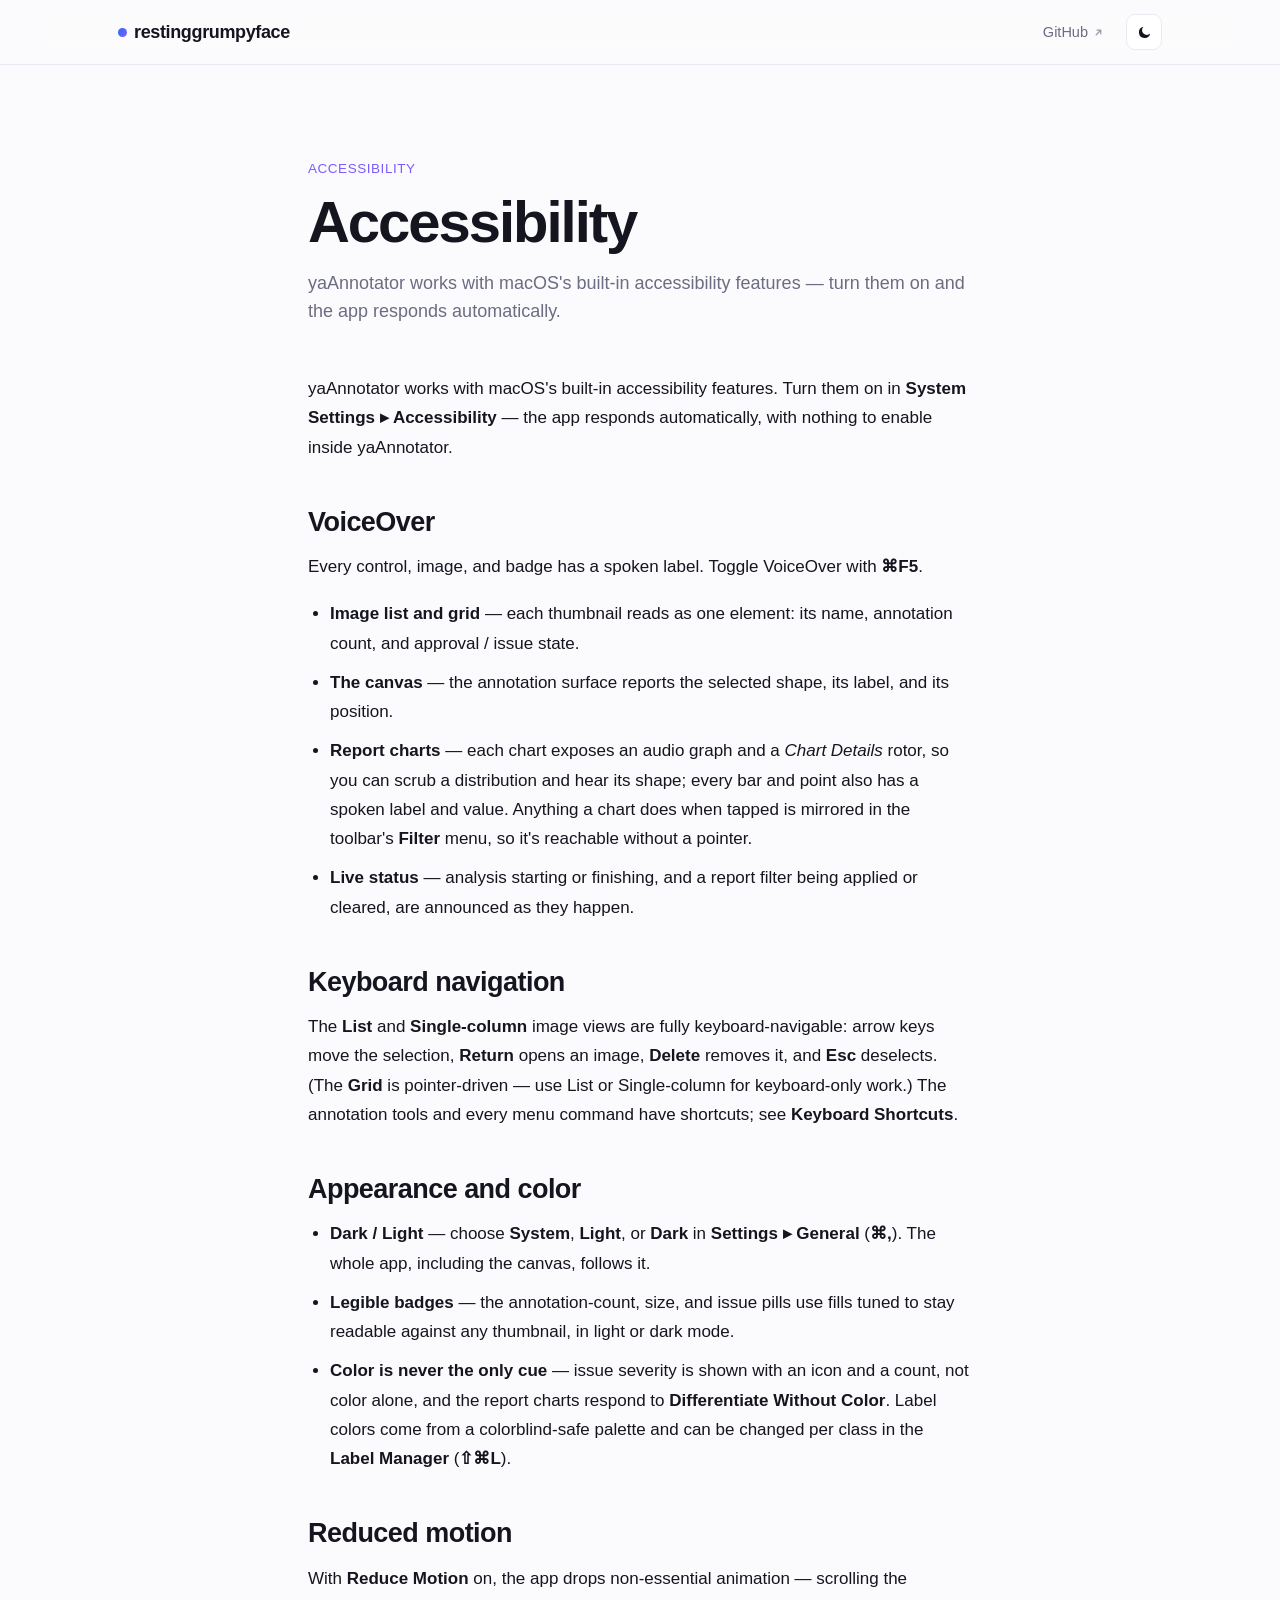
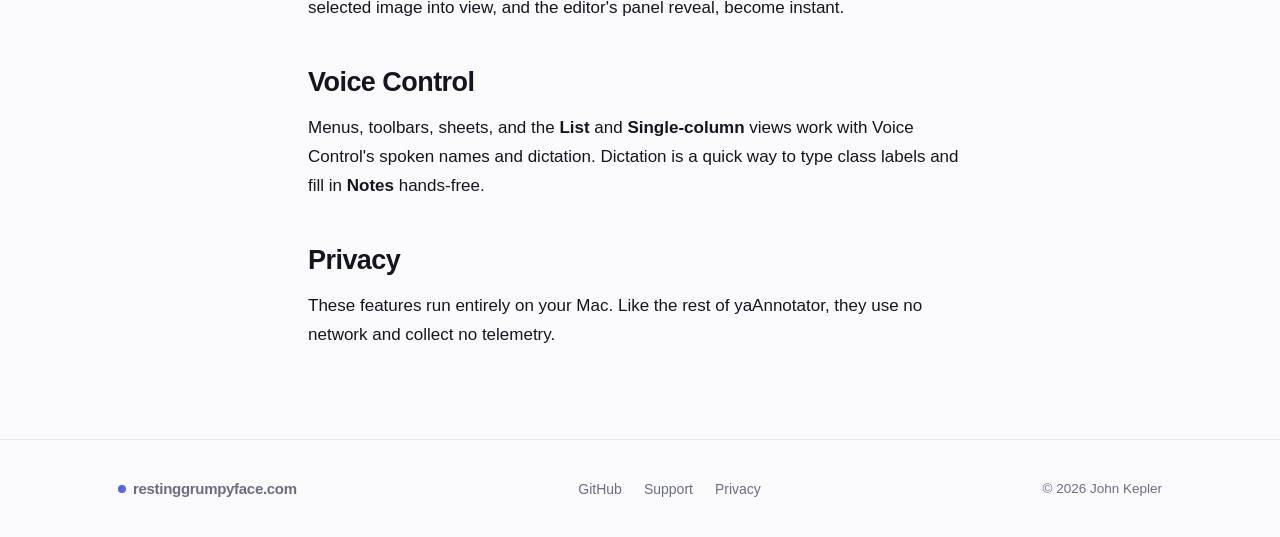
==== accessibility.html @ 8232f24c "a11y page" ====
<!DOCTYPE html>
<html lang="en">
<head>
  <meta charset="utf-8">
  <meta name="viewport" content="width=device-width, initial-scale=1">
  <title>Accessibility — restinggrumpyface</title>
  <meta name="description" content="How yaAnnotator works with macOS accessibility — VoiceOver, keyboard navigation, color, reduced motion, and Voice Control.">
  <link rel="stylesheet" href="./site.css">
</head>
<body>

<header class="site-header">
  <div class="site-header__inner">
    <a href="index.html" class="logo">
      <span class="logo__dot"></span>
      restinggrumpyface
    </a>
    <nav class="nav" aria-label="Primary">
      <!-- <a href="yaAnnotator.html" class="nav__link">yaAnnotator</a> -->
      <!-- <a href="blog.html" class="nav__link">Blog</a> -->
      <a href="https://github.com/restinggrumpyface" target="_blank" rel="noopener" class="nav__link">
        GitHub
        <svg width="11" height="11" viewBox="0 0 12 12" fill="none" aria-hidden="true">
          <path d="M3.5 8.5L8.5 3.5M8.5 3.5H4.5M8.5 3.5V7.5" stroke="currentColor" stroke-width="1.3" stroke-linecap="round" stroke-linejoin="round"/>
        </svg>
      </a>
      <button class="theme-toggle" data-theme-toggle aria-label="Toggle theme">
        <svg class="icon-light" width="17" height="17" viewBox="0 0 24 24" fill="none" aria-hidden="true">
          <path d="M20 13.5A8 8 0 1 1 10.5 4a6.3 6.3 0 0 0 9.5 9.5z" fill="currentColor"/>
        </svg>
        <svg class="icon-dark" width="17" height="17" viewBox="0 0 24 24" fill="none" aria-hidden="true">
          <circle cx="12" cy="12" r="4.2" fill="currentColor"/>
          <g stroke="currentColor" stroke-width="1.6" stroke-linecap="round">
            <path d="M12 2.5v2.4M12 19.1v2.4M21.5 12h-2.4M4.9 12H2.5M18.7 5.3l-1.7 1.7M7 17l-1.7 1.7M18.7 18.7L17 17M7 7L5.3 5.3"/>
          </g>
        </svg>
      </button>
    </nav>
  </div>
</header>

<main class="prose-main">

  <header class="prose-head reveal">
    <div class="eyebrow" style="margin-bottom:16px;">Accessibility</div>
    <h1 class="prose-head__title">Accessibility</h1>
    <p class="prose-head__lede">
      yaAnnotator works with macOS's built-in accessibility features — turn them on and the app responds automatically.
    </p>
  </header>

  <section class="reveal lg prose">
    <p>yaAnnotator works with macOS's built-in accessibility features. Turn them on in <strong>System Settings ▸ Accessibility</strong> — the app responds automatically, with nothing to enable inside yaAnnotator.</p>

    <h2>VoiceOver</h2>
    <p>Every control, image, and badge has a spoken label. Toggle VoiceOver with <strong>⌘F5</strong>.</p>
    <ul>
      <li><strong>Image list and grid</strong> — each thumbnail reads as one element: its name, annotation count, and approval / issue state.</li>
      <li><strong>The canvas</strong> — the annotation surface reports the selected shape, its label, and its position.</li>
      <li><strong>Report charts</strong> — each chart exposes an audio graph and a <em>Chart Details</em> rotor, so you can scrub a distribution and hear its shape; every bar and point also has a spoken label and value. Anything a chart does when tapped is mirrored in the toolbar's <strong>Filter</strong> menu, so it's reachable without a pointer.</li>
      <li><strong>Live status</strong> — analysis starting or finishing, and a report filter being applied or cleared, are announced as they happen.</li>
    </ul>

    <h2>Keyboard navigation</h2>
    <p>The <strong>List</strong> and <strong>Single-column</strong> image views are fully keyboard-navigable: arrow keys move the selection, <strong>Return</strong> opens an image, <strong>Delete</strong> removes it, and <strong>Esc</strong> deselects. (The <strong>Grid</strong> is pointer-driven — use List or Single-column for keyboard-only work.) The annotation tools and every menu command have shortcuts; see <strong>Keyboard Shortcuts</strong>.</p>

    <h2>Appearance and color</h2>
    <ul>
      <li><strong>Dark / Light</strong> — choose <strong>System</strong>, <strong>Light</strong>, or <strong>Dark</strong> in <strong>Settings ▸ General</strong> (<strong>⌘,</strong>). The whole app, including the canvas, follows it.</li>
      <li><strong>Legible badges</strong> — the annotation-count, size, and issue pills use fills tuned to stay readable against any thumbnail, in light or dark mode.</li>
      <li><strong>Color is never the only cue</strong> — issue severity is shown with an icon and a count, not color alone, and the report charts respond to <strong>Differentiate Without Color</strong>. Label colors come from a colorblind-safe palette and can be changed per class in the <strong>Label Manager</strong> (<strong>⇧⌘L</strong>).</li>
    </ul>

    <h2>Reduced motion</h2>
    <p>With <strong>Reduce Motion</strong> on, the app drops non-essential animation — scrolling the selected image into view, and the editor's panel reveal, become instant.</p>

    <h2>Voice Control</h2>
    <p>Menus, toolbars, sheets, and the <strong>List</strong> and <strong>Single-column</strong> views work with Voice Control's spoken names and dictation. Dictation is a quick way to type class labels and fill in <strong>Notes</strong> hands-free.</p>

    <h2>Privacy</h2>
    <p>These features run entirely on your Mac. Like the rest of yaAnnotator, they use no network and collect no telemetry.</p>
  </section>

</main>

<footer class="site-footer site-footer--prose">
  <div class="site-footer__inner">
    <div class="site-footer__brand">
      <span class="logo__dot"></span>
      restinggrumpyface.com
    </div>
    <div class="site-footer__links">
      <!-- <a href="yaAnnotator.html">yaAnnotator</a> -->
      <!-- <a href="blog.html">Blog</a> -->
      <a href="https://github.com/johnkepler/restinggrumpyface-site/issues" target="_blank" rel="noopener">GitHub</a>
      <a href="support.html">Support</a>
      <a href="privacy.html">Privacy</a>
      <!-- <a href="acknowledgements.html">Acknowledgements</a> -->
    </div>
    <div class="site-footer__copy">© <span data-year>2026</span> John Kepler</div>
  </div>
</footer>

<script src="./site.js"></script>
</body>
</html>
---- site.css ----
/* ===== Design tokens ===== */
:root {
  /* Palette — light */
  --bg: #fbfbfd;
  --surface: #ffffff;
  --surface-2: #f5f4fc;
  --text: #15151f;
  --muted: #6c6c82;
  --border: #eae9f2;
  --accent: #2f6bed;
  --accent-2: #7c5cff;
  --grad: linear-gradient(118deg, #2f6bed, #7c5cff);
  --hero: radial-gradient(120% 90% at 80% 0%, #efeaff 0%, #fbfbfd 55%);

  /* Elevation */
  --shadow: 0 1px 2px rgba(20, 20, 40, .05), 0 14px 44px rgba(40, 40, 90, .07);
  --shadow-lg: 0 2px 6px rgba(20, 20, 40, .06), 0 36px 80px rgba(40, 40, 90, .16);
  --shadow-cta: 0 24px 60px rgba(80, 70, 200, .28);

  /* Radii */
  --r-sm: 7px;
  --r-md: 11px;
  --r-lg: 18px;
  --r-xl: 26px;

  /* Layout */
  --max-w: 1100px;
  --gutter: 28px;

  /* Type */
  --font: -apple-system, BlinkMacSystemFont, "Helvetica Neue", Helvetica, Arial, sans-serif;
  --mono: ui-monospace, SFMono-Regular, Menlo, monospace;

  /* Motion */
  --ease: cubic-bezier(.2, .7, .2, 1);
  --dur-fast: .2s;
  --dur-med: .8s;
  --dur-slow: .95s;
}

[data-theme="dark"] {
  --bg: #0b0b13;
  --surface: #13131f;
  --surface-2: #181826;
  --text: #f2f2f9;
  --muted: #9696ad;
  --border: #24243a;
  --accent: #7aa2ff;
  --accent-2: #a78bfa;
  --grad: linear-gradient(118deg, #7aa2ff, #a78bfa);
  --hero: radial-gradient(120% 90% at 80% 0%, #1b1838 0%, #0b0b13 58%);
  --shadow: 0 1px 2px rgba(0, 0, 0, .3), 0 16px 50px rgba(0, 0, 0, .4);
  --shadow-lg: 0 2px 6px rgba(0, 0, 0, .35), 0 40px 90px rgba(0, 0, 0, .6);
  --shadow-cta: 0 24px 60px rgba(50, 30, 140, .55);
}

/* ===== Base ===== */
* { box-sizing: border-box; }
html { scroll-behavior: smooth; }
body {
  margin: 0;
  background: var(--bg);
  color: var(--text);
  font-family: var(--font);
  -webkit-font-smoothing: antialiased;
  text-rendering: optimizeLegibility;
}
a { color: inherit; text-decoration: none; }
::selection { background: rgba(124, 92, 255, .2); }
code { font-family: var(--mono); font-size: 13px; background: var(--surface-2); padding: 1px 5px; border-radius: 4px; }

/* ===== Reveal-on-scroll (CSS-driven; JS only toggles .is-visible) ===== */
.reveal {
  opacity: 0;
  transform: translateY(12px);
  transition: opacity var(--dur-med) var(--ease), transform var(--dur-med) var(--ease);
}
.reveal.delay-1 { transition-delay: .05s; }
.reveal.delay-2 { transition-delay: .1s; }
.reveal.lg {
  transform: translateY(16px);
  transition-duration: var(--dur-slow);
}
.reveal.is-visible { opacity: 1; transform: none; }

@media (prefers-reduced-motion: reduce) {
  .reveal { opacity: 1; transform: none; transition: none; }
  .word-rotate { transition: none; }
  html { scroll-behavior: auto; }
}

/* ===== Header ===== */
.site-header {
  position: sticky;
  top: 0;
  z-index: 50;
  backdrop-filter: saturate(180%) blur(20px);
  -webkit-backdrop-filter: saturate(180%) blur(20px);
  background: color-mix(in srgb, var(--bg) 78%, transparent);
  border-bottom: 1px solid var(--border);
}
.site-header__inner {
  max-width: var(--max-w);
  margin: 0 auto;
  padding: 0 var(--gutter);
  height: 64px;
  display: flex;
  align-items: center;
  justify-content: space-between;
}
.logo {
  display: flex;
  align-items: center;
  gap: 7px;
  font-weight: 600;
  font-size: 18px;
  letter-spacing: -.02em;
}
.logo__dot {
  width: 9px;
  height: 9px;
  border-radius: 50%;
  background: var(--grad);
  display: inline-block;
}
.nav { display: flex; align-items: center; gap: 4px; }
.nav__link {
  padding: 8px 12px;
  font-size: 14.5px;
  color: var(--muted);
  border-radius: 8px;
  transition: color var(--dur-fast) var(--ease), background var(--dur-fast) var(--ease);
  display: inline-flex;
  align-items: center;
  gap: 5px;
}
.nav__link:hover { color: var(--text); background: var(--surface-2); }
.nav__link[aria-current="page"] { color: var(--text); font-weight: 500; }
.nav__link svg { opacity: .7; }

.theme-toggle {
  margin-left: 6px;
  width: 36px;
  height: 36px;
  display: grid;
  place-items: center;
  border: 1px solid var(--border);
  background: var(--surface);
  border-radius: 9px;
  cursor: pointer;
  color: var(--text);
  transition: background var(--dur-fast) var(--ease), transform var(--dur-fast) var(--ease);
}
.theme-toggle:hover { background: var(--surface-2); }
.theme-toggle:active { transform: scale(.94); }
.theme-toggle .icon-dark { display: none; }
[data-theme="dark"] .theme-toggle .icon-light { display: none; }
[data-theme="dark"] .theme-toggle .icon-dark { display: block; }

/* ===== Buttons ===== */
.btn {
  display: inline-flex;
  align-items: center;
  gap: 8px;
  padding: 13px 22px;
  border-radius: var(--r-md);
  font-size: 15px;
  font-weight: 500;
  transition: transform var(--dur-fast) var(--ease), background var(--dur-fast) var(--ease), opacity var(--dur-fast) var(--ease);
  cursor: pointer;
  border: none;
}
.btn:hover { transform: translateY(-2px); }
.btn:active { transform: translateY(0); opacity: .9; }
.btn-primary { background: var(--text); color: var(--bg); }
.btn-secondary {
  background: var(--surface);
  border: 1px solid var(--border);
  color: var(--text);
}
.btn-secondary:hover { background: var(--surface-2); transform: translateY(-2px); }

.btn-store {
  display: inline-flex;
  align-items: center;
  gap: 11px;
  padding: 13px 22px;
  border-radius: 13px;
  transition: transform var(--dur-fast) var(--ease), opacity var(--dur-fast) var(--ease);
}
.btn-store:hover { transform: translateY(-2px); }
.btn-store:active { transform: translateY(0); opacity: .92; }
.btn-store__sub { display: block; font-size: 10.5px; font-weight: 400; opacity: .8; }
.btn-store__main { display: block; font-size: 17px; font-weight: 600; letter-spacing: -.01em; }
.btn-store--dark { background: var(--text); color: var(--bg); }
.btn-store--light { background: #fff; color: #15151f; }

/* ===== Layout helpers ===== */
.container {
  max-width: var(--max-w);
  margin: 0 auto;
  padding-left: var(--gutter);
  padding-right: var(--gutter);
}

/* ===== Cards ===== */
.card {
  background: var(--surface);
  border: 1px solid var(--border);
  border-radius: var(--r-lg);
  padding: 28px;
  box-shadow: var(--shadow);
}
.card__icon {
  width: 38px;
  height: 38px;
  border-radius: 10px;
  background: var(--surface-2);
  display: grid;
  place-items: center;
  margin-bottom: 16px;
}
.card__title {
  margin: 0 0 8px;
  font-size: 17px;
  font-weight: 600;
  letter-spacing: -.01em;
}
.card__body {
  margin: 0;
  font-size: 14.5px;
  line-height: 1.6;
  color: var(--muted);
}

/* ===== Image-slot placeholder ===== */
.slot {
  position: absolute;
  inset: 0;
  width: 100%;
  height: 100%;
  display: grid;
  place-items: center;
  background:
    linear-gradient(135deg, color-mix(in srgb, var(--accent) 10%, var(--surface-2)) 0%, var(--surface-2) 100%);
  color: var(--muted);
  font-size: 13px;
  letter-spacing: .02em;
  text-align: center;
  padding: 24px;
  overflow: hidden;
}
.slot::before {
  content: "";
  position: absolute;
  inset: 0;
  background-image:
    linear-gradient(color-mix(in srgb, var(--accent-2) 18%, transparent) 1px, transparent 1px),
    linear-gradient(90deg, color-mix(in srgb, var(--accent-2) 18%, transparent) 1px, transparent 1px);
  background-size: 28px 28px;
  opacity: .35;
  pointer-events: none;
  animation: slot-drift 18s linear infinite;
}
.slot__label {
  position: relative;
  z-index: 1;
  background: color-mix(in srgb, var(--surface) 86%, transparent);
  border: 1px solid var(--border);
  padding: 8px 14px;
  border-radius: 999px;
  font-weight: 500;
}
@keyframes slot-drift {
  from { background-position: 0 0, 0 0; }
  to   { background-position: 28px 28px, 28px 28px; }
}

/* ===== Window mockup ===== */
.window {
  background: var(--surface);
  border: 1px solid var(--border);
  border-radius: 16px;
  box-shadow: var(--shadow-lg);
  overflow: hidden;
}
.window__bar {
  display: flex;
  align-items: center;
  gap: 7px;
  padding: 13px 16px;
  border-bottom: 1px solid var(--border);
  background: var(--surface-2);
}
.window__dot {
  width: 11px;
  height: 11px;
  border-radius: 50%;
}
.window__dot--red { background: #ff5f57; }
.window__dot--yel { background: #febc2e; }
.window__dot--grn { background: #28c840; }
.window__title {
  margin-left: 10px;
  font-size: 12.5px;
  color: var(--muted);
  font-weight: 500;
}
.window__body {
  aspect-ratio: 16/10;
  position: relative;
  background: var(--surface-2);
}

/* Generic ratio-locked frame */
.frame {
  border-radius: var(--r-lg);
  overflow: hidden;
  border: 1px solid var(--border);
  box-shadow: var(--shadow);
  background: var(--surface-2);
  position: relative;
}
.frame--lg { box-shadow: var(--shadow-lg); border-radius: 20px; }
.frame--16x9 { aspect-ratio: 16/9; }
.frame--16x10 { aspect-ratio: 16/10; }
.frame--4x3 { aspect-ratio: 4/3; }

/* ===== Footer ===== */
.site-footer {
  margin-top: 72px;
  border-top: 1px solid var(--border);
}
.site-footer__inner {
  max-width: var(--max-w);
  margin: 0 auto;
  padding: 40px var(--gutter);
  display: flex;
  align-items: center;
  justify-content: space-between;
  flex-wrap: wrap;
  gap: 18px;
}
.site-footer__brand {
  display: flex;
  align-items: center;
  gap: 7px;
  font-weight: 600;
  font-size: 15px;
  letter-spacing: -.02em;
  color: var(--muted);
}
.site-footer__brand .logo__dot { width: 8px; height: 8px; }
.site-footer__links { display: flex; gap: 22px; font-size: 14px; color: var(--muted); }
.site-footer__links a { transition: color var(--dur-fast) var(--ease); }
.site-footer__links a:hover { color: var(--text); }
.site-footer__copy { font-size: 13.5px; color: var(--muted); }

/* ===== Typography helpers ===== */
.eyebrow {
  font-size: 13.5px;
  font-weight: 500;
  letter-spacing: .04em;
  text-transform: uppercase;
  color: var(--accent-2);
}
.eyebrow--small {
  font-size: 14px;
  font-weight: 600;
  letter-spacing: .05em;
  text-transform: uppercase;
  color: var(--muted);
}
.gradient-text {
  background: var(--grad);
  -webkit-background-clip: text;
  background-clip: text;
  color: transparent;
}

/* Rotating headline word ("serious work" <-> "serious fun") */
.word-rotate {
  display: inline-block;
  transform-origin: 50% 100%;
  transition: transform .4s cubic-bezier(.4, 0, .2, 1), opacity .4s cubic-bezier(.4, 0, .2, 1);
}
.word-rotate.is-flipping {
  transform: rotateX(90deg);
  opacity: 0;
}

/* ===== Responsive ===== */
@media (max-width: 760px) {
  .nav__link:not(.theme-toggle) { padding: 6px 9px; font-size: 13.5px; }
  .site-header__inner { padding: 0 18px; }
  .site-footer__inner { padding: 32px 18px; }
}

/* ===== Footer spacing modifiers ===== */
.site-footer--blog,
.site-footer--prose { margin-top: 64px; }
.site-footer--flush { margin-top: 0; }

/* ===== Home (index) ===== */
.hero {
  background: var(--hero);
  border-bottom: 1px solid var(--border);
}
.hero__grid {
  max-width: var(--max-w);
  margin: 0 auto;
  padding: 104px var(--gutter) 96px;
  display: grid;
  grid-template-columns: 1fr 1.05fr;
  gap: 56px;
  align-items: center;
}
.hero__title {
  margin: 0;
  font-size: clamp(40px, 5.4vw, 66px);
  line-height: 1.03;
  letter-spacing: -.035em;
  font-weight: 600;
}
.hero__lede {
  margin: 26px 0 0;
  font-size: clamp(17px, 2vw, 19px);
  line-height: 1.58;
  color: var(--muted);
  max-width: 460px;
}
.hero__ctas {
  margin-top: 34px;
  display: flex;
  gap: 14px;
  flex-wrap: wrap;
}
.features {
  max-width: var(--max-w);
  margin: 0 auto;
  padding: 80px var(--gutter) 24px;
}
.features__head {
  display: flex;
  align-items: baseline;
  justify-content: space-between;
  margin-bottom: 30px;
}
.features__head h2 { margin: 0; }
.features__link {
  font-size: 14px;
  color: var(--accent);
  display: inline-flex;
  align-items: center;
  gap: 6px;
}
.features__grid {
  display: grid;
  grid-template-columns: repeat(3, 1fr);
  gap: 18px;
}
.ethos {
  max-width: 760px;
  margin: 0 auto;
  padding: 80px var(--gutter) 24px;
  text-align: center;
}
.ethos__text {
  margin: 0;
  font-size: clamp(22px, 3vw, 30px);
  line-height: 1.4;
  letter-spacing: -.015em;
  font-weight: 500;
}
@media (max-width: 860px) {
  .hero__grid { grid-template-columns: 1fr; padding: 72px var(--gutter) 64px; gap: 36px; }
  .features__grid { grid-template-columns: 1fr; }
  .features { padding-top: 56px; }
}

/* ===== Product page (yaAnnotator) ===== */
.product-hero {
  max-width: var(--max-w);
  margin: 0 auto;
  padding: 96px var(--gutter) 44px;
  text-align: center;
}
.product-icon {
  width: 88px;
  height: 88px;
  border-radius: 21px;
  background: var(--grad);
  display: grid;
  place-items: center;
  margin: 0 auto 26px;
  box-shadow: 0 10px 30px rgba(124, 92, 255, .34);
  animation: float-y 6s ease-in-out infinite;
}
@keyframes float-y {
  0%, 100% { transform: translateY(0); }
  50%      { transform: translateY(-6px); }
}
.product-hero h1 {
  margin: 0 auto;
  font-size: clamp(38px, 6vw, 64px);
  line-height: 1.04;
  letter-spacing: -.035em;
  font-weight: 600;
  max-width: 780px;
}
.product-hero__lede {
  margin: 26px auto 0;
  font-size: clamp(17px, 2.2vw, 20px);
  line-height: 1.55;
  color: var(--muted);
  max-width: 600px;
}
.product-hero__cta {
  margin-top: 34px;
  display: flex;
  flex-direction: column;
  align-items: center;
  gap: 13px;
}
.meta-line { font-size: 13px; color: var(--muted); }
.shot-wrap {
  max-width: var(--max-w);
  margin: 0 auto;
  padding: 24px var(--gutter);
}
.feat-intro {
  max-width: 1000px;
  margin: 0 auto;
  padding: 64px var(--gutter) 24px;
  text-align: center;
}
.feat-intro h2 {
  margin: 0 auto;
  font-size: clamp(28px, 4vw, 40px);
  line-height: 1.1;
  letter-spacing: -.025em;
  font-weight: 600;
  max-width: 560px;
}
.feat-row {
  max-width: var(--max-w);
  margin: 0 auto;
  padding: 40px var(--gutter);
}
.feat-row__grid {
  display: grid;
  grid-template-columns: 1fr 1.15fr;
  gap: 52px;
  align-items: center;
}
.feat-row--reverse .feat-row__grid {
  grid-template-columns: 1.15fr 1fr;
}
.feat-row__kicker {
  font-size: 13px;
  font-weight: 600;
  color: var(--accent);
  margin-bottom: 12px;
}
.feat-row__title {
  margin: 0 0 14px;
  font-size: clamp(24px, 3.2vw, 32px);
  line-height: 1.12;
  letter-spacing: -.02em;
  font-weight: 600;
}
.feat-row__body {
  margin: 0 0 18px;
  font-size: 16px;
  line-height: 1.62;
  color: var(--muted);
}
.checklist {
  margin: 0;
  padding: 0;
  list-style: none;
  display: flex;
  flex-direction: column;
  gap: 10px;
}
.checklist li {
  display: flex;
  align-items: flex-start;
  gap: 10px;
  font-size: 14.5px;
  color: var(--text);
}
.checklist li::before {
  content: "✦";
  color: var(--accent-2);
  margin-top: 1px;
}
.strip {
  max-width: var(--max-w);
  margin: 0 auto;
  padding: 48px var(--gutter);
}
.strip__grid {
  display: grid;
  grid-template-columns: 1fr 1fr;
  gap: 20px;
}
.panel {
  background: var(--surface);
  border: 1px solid var(--border);
  border-radius: 20px;
  padding: 34px 32px;
  box-shadow: var(--shadow);
}
.panel h3 {
  margin: 0 0 12px;
  font-size: 20px;
  font-weight: 600;
  letter-spacing: -.015em;
}
.panel p {
  margin: 0 0 18px;
  font-size: 15px;
  line-height: 1.6;
  color: var(--muted);
}
.chip-row { display: flex; gap: 7px; flex-wrap: wrap; }
.chip {
  font-size: 12.5px;
  padding: 5px 11px;
  border-radius: 7px;
  background: var(--surface-2);
  color: var(--muted);
}
.cta {
  max-width: var(--max-w);
  margin: 0 auto;
  padding: 56px var(--gutter) 96px;
}
.cta__inner {
  background: var(--grad);
  border-radius: var(--r-xl);
  padding: 64px 40px;
  text-align: center;
  box-shadow: var(--shadow-cta);
  position: relative;
  overflow: hidden;
}
.cta__inner::before {
  content: "";
  position: absolute;
  inset: -40%;
  background:
    radial-gradient(circle at 30% 20%, rgba(255,255,255,.16), transparent 40%),
    radial-gradient(circle at 80% 80%, rgba(255,255,255,.10), transparent 50%);
  pointer-events: none;
  animation: cta-pulse 9s ease-in-out infinite alternate;
}
@keyframes cta-pulse {
  from { transform: translate(0, 0) scale(1); }
  to   { transform: translate(2%, -2%) scale(1.05); }
}
.cta h2 {
  margin: 0 auto 14px;
  font-size: clamp(28px, 4vw, 42px);
  line-height: 1.08;
  letter-spacing: -.025em;
  font-weight: 600;
  color: #fff;
  max-width: 560px;
  position: relative;
}
.cta p {
  margin: 0 auto 30px;
  font-size: 17px;
  line-height: 1.5;
  color: rgba(255, 255, 255, .86);
  max-width: 460px;
  position: relative;
}
.cta .btn-store { position: relative; }
@media (prefers-reduced-motion: reduce) {
  .product-icon { animation: none; }
  .cta__inner::before { animation: none; }
}
@media (max-width: 860px) {
  .feat-row__grid,
  .feat-row--reverse .feat-row__grid,
  .strip__grid {
    grid-template-columns: 1fr;
    gap: 32px;
  }
  .feat-row--reverse .feat-row__grid > .frame { order: -1; }
  .product-hero { padding: 64px var(--gutter) 32px; }
  .cta__inner { padding: 48px 28px; }
}

/* ===== Blog ===== */
.blog-main {
  max-width: 720px;
  margin: 0 auto;
  padding: 96px var(--gutter) 0;
}
.blog-head { margin-bottom: 24px; }
.blog-head__title {
  margin: 0;
  font-size: clamp(38px, 6vw, 58px);
  line-height: 1.04;
  letter-spacing: -.035em;
  font-weight: 600;
}
.blog-head__lede {
  margin: 18px 0 0;
  font-size: 18px;
  line-height: 1.55;
  color: var(--muted);
}
.post {
  padding: 48px 0;
  border-top: 1px solid var(--border);
}
.post__meta {
  display: flex;
  align-items: center;
  gap: 12px;
  font-size: 13.5px;
  color: var(--muted);
  margin-bottom: 16px;
}
.post__meta .dot { opacity: .5; }
.post__title {
  margin: 0 0 18px;
  font-size: clamp(26px, 3.6vw, 34px);
  line-height: 1.15;
  letter-spacing: -.025em;
  font-weight: 600;
}
.post__body {
  font-size: 17px;
  line-height: 1.72;
  color: var(--text);
}
.post__body p { margin: 0 0 18px; }
.post__body p:last-child { margin: 0; }
.post__body a { color: var(--accent); }
.post__body a:hover { text-decoration: underline; }
.post__body h3 {
  margin: 28px 0 12px;
  font-size: 20px;
  letter-spacing: -.015em;
  font-weight: 600;
}
.post__body ul, .post__body ol { margin: 0 0 18px; padding-left: 22px; }
.post__body li { margin: 0 0 8px; }
.post__body blockquote {
  margin: 0 0 18px;
  padding-left: 18px;
  border-left: 2px solid var(--border);
  color: var(--muted);
}
.post__body code {
  font-family: ui-monospace, SFMono-Regular, Menlo, monospace;
  font-size: .92em;
  background: var(--border);
  padding: .1em .35em;
  border-radius: 4px;
}
.blog-outro {
  padding: 40px 0 8px;
  border-top: 1px solid var(--border);
  text-align: center;
}
.blog-outro p {
  margin: 0;
  font-size: 15px;
  color: var(--muted);
}
.blog-outro a { color: var(--accent); }
.blog-outro a:hover { text-decoration: underline; }

/* ===== Prose (privacy, acknowledgements, and future text pages) ===== */
.prose-main {
  max-width: 720px;
  margin: 0 auto;
  padding: 96px var(--gutter) 0;
}
.prose-head { margin-bottom: 8px; }
.prose-head__title {
  margin: 0;
  font-size: clamp(38px, 6vw, 58px);
  line-height: 1.04;
  letter-spacing: -.035em;
  font-weight: 600;
}
.prose-head__lede {
  margin: 18px 0 0;
  font-size: 18px;
  line-height: 1.55;
  color: var(--muted);
}
.prose {
  padding: 40px 0 8px;
  font-size: 17px;
  line-height: 1.72;
  color: var(--text);
}
.prose h2 {
  margin: 44px 0 14px;
  font-size: clamp(22px, 3vw, 27px);
  line-height: 1.2;
  letter-spacing: -.02em;
  font-weight: 600;
}
.prose h2:first-child { margin-top: 0; }
.prose h3 {
  margin: 24px 0 10px;
  font-size: 18px;
  letter-spacing: -.015em;
  font-weight: 600;
}
.prose p { margin: 0 0 18px; }
.prose a { color: var(--accent); }
.prose a:hover { text-decoration: underline; }
.prose ul {
  margin: 0 0 18px;
  padding-left: 22px;
}
.prose li { margin: 0 0 10px; }
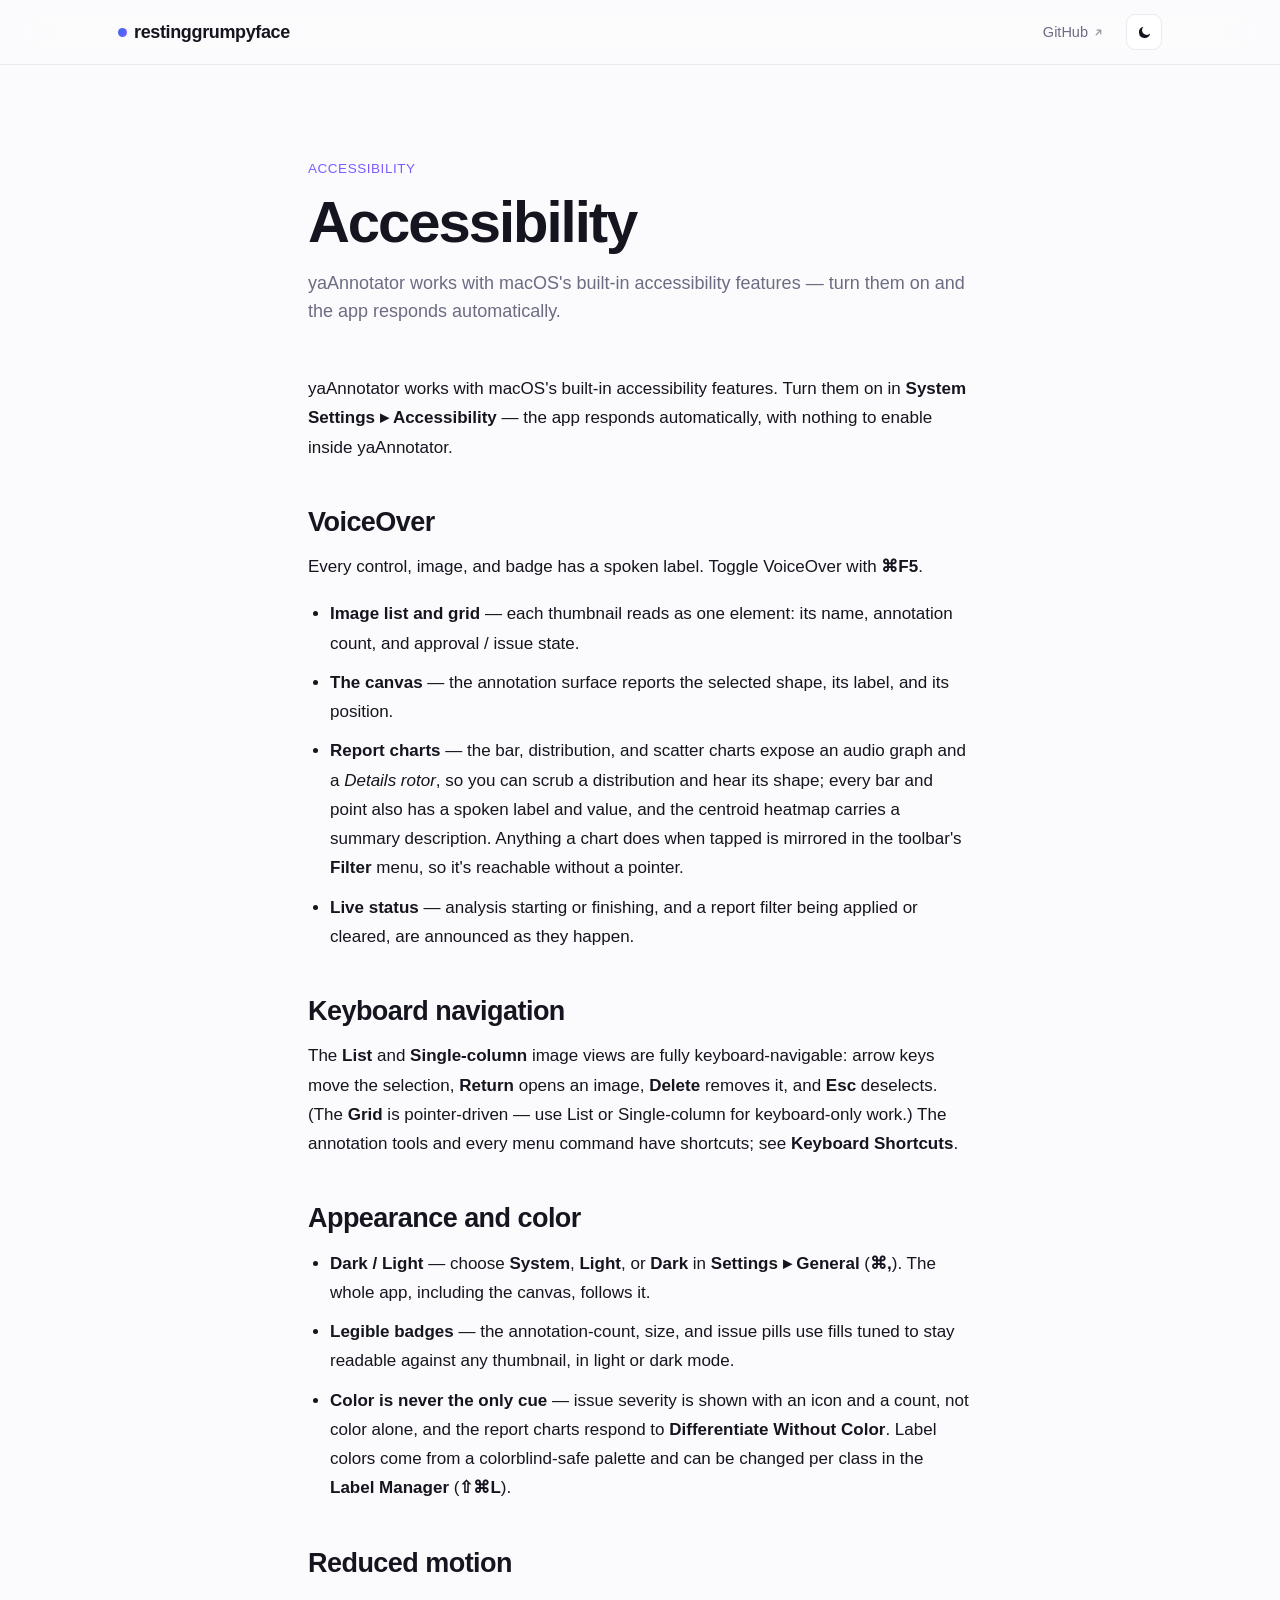
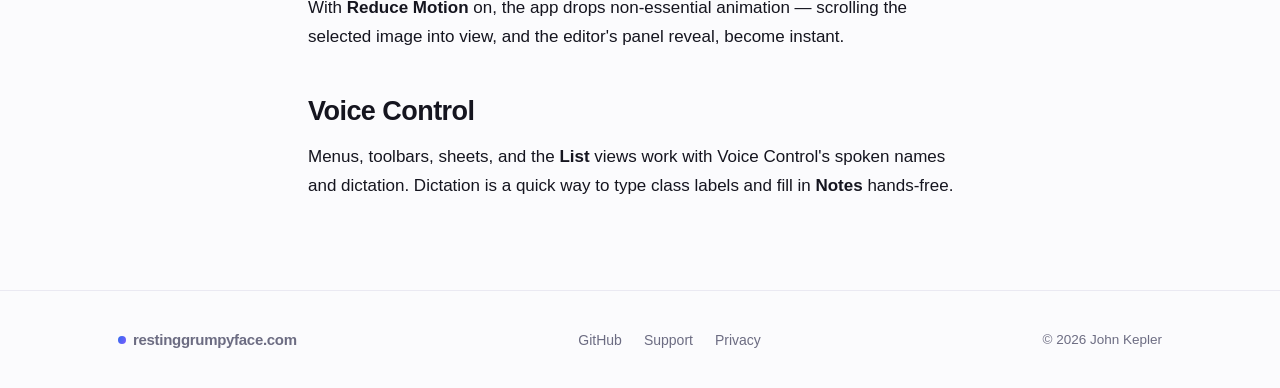
==== commit 2384abf3: "correction to Voice Over" ====
--- a/accessibility.html
+++ b/accessibility.html
@@ -57,7 +57,7 @@
     <ul>
       <li><strong>Image list and grid</strong> — each thumbnail reads as one element: its name, annotation count, and approval / issue state.</li>
       <li><strong>The canvas</strong> — the annotation surface reports the selected shape, its label, and its position.</li>
-      <li><strong>Report charts</strong> — each chart exposes an audio graph and a <em>Chart Details</em> rotor, so you can scrub a distribution and hear its shape; every bar and point also has a spoken label and value. Anything a chart does when tapped is mirrored in the toolbar's <strong>Filter</strong> menu, so it's reachable without a pointer.</li>
+      <li><strong>Report charts</strong> — the bar, distribution, and scatter charts expose an audio graph and a <em>Details rotor</em>, so you can scrub a distribution and hear its shape; every bar and point also has a spoken label and value, and the centroid heatmap carries a summary description. Anything a chart does when tapped is mirrored in the toolbar's <strong>Filter</strong> menu, so it's reachable without a pointer.</li>
       <li><strong>Live status</strong> — analysis starting or finishing, and a report filter being applied or cleared, are announced as they happen.</li>
     </ul>
 
@@ -75,10 +75,8 @@
     <p>With <strong>Reduce Motion</strong> on, the app drops non-essential animation — scrolling the selected image into view, and the editor's panel reveal, become instant.</p>
 
     <h2>Voice Control</h2>
-    <p>Menus, toolbars, sheets, and the <strong>List</strong> and <strong>Single-column</strong> views work with Voice Control's spoken names and dictation. Dictation is a quick way to type class labels and fill in <strong>Notes</strong> hands-free.</p>
+    <p>Menus, toolbars, sheets, and the <strong>List</strong> views work with Voice Control's spoken names and dictation. Dictation is a quick way to type class labels and fill in <strong>Notes</strong> hands-free.</p>
 
-    <h2>Privacy</h2>
-    <p>These features run entirely on your Mac. Like the rest of yaAnnotator, they use no network and collect no telemetry.</p>
   </section>
 
 </main>
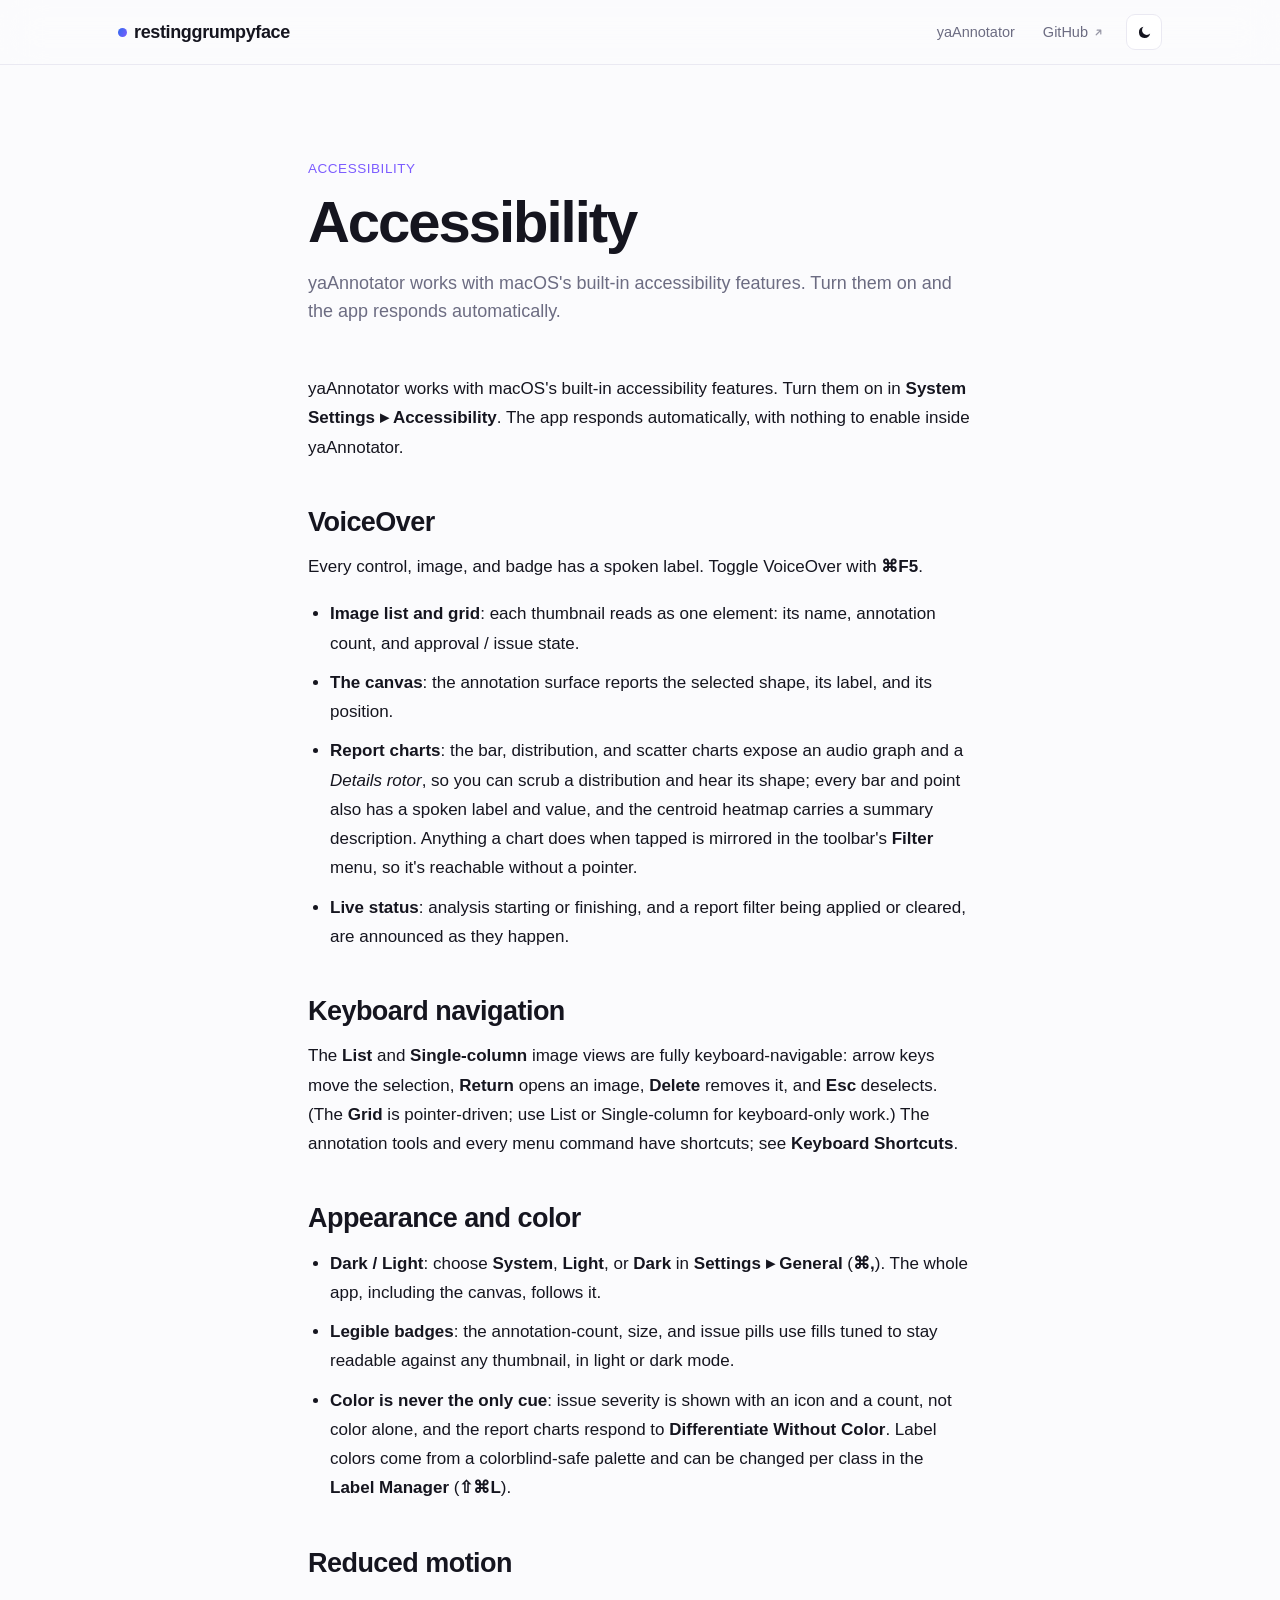
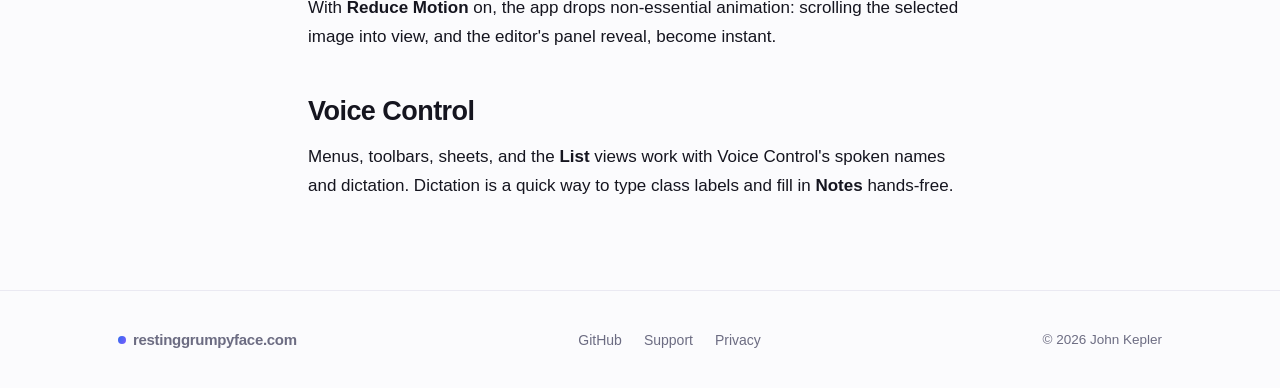
==== commit 938b97aa: "Update site: Pro section, copy polish, macOS 15 requirement Co-Authored-By: Claude Opus 4.8 <noreply" ====
--- a/accessibility.html
+++ b/accessibility.html
@@ -3,8 +3,8 @@
 <head>
   <meta charset="utf-8">
   <meta name="viewport" content="width=device-width, initial-scale=1">
-  <title>Accessibility — restinggrumpyface</title>
-  <meta name="description" content="How yaAnnotator works with macOS accessibility — VoiceOver, keyboard navigation, color, reduced motion, and Voice Control.">
+  <title>Accessibility · restinggrumpyface</title>
+  <meta name="description" content="How yaAnnotator works with macOS accessibility: VoiceOver, keyboard navigation, color, reduced motion, and Voice Control.">
   <link rel="stylesheet" href="./site.css">
 </head>
 <body>
@@ -16,9 +16,9 @@
       restinggrumpyface
     </a>
     <nav class="nav" aria-label="Primary">
-      <!-- <a href="yaAnnotator.html" class="nav__link">yaAnnotator</a> -->
+      <a href="yaAnnotator.html" class="nav__link">yaAnnotator</a>
       <!-- <a href="blog.html" class="nav__link">Blog</a> -->
-      <a href="https://github.com/restinggrumpyface" target="_blank" rel="noopener" class="nav__link">
+      <a href="https://github.com/johnkepler/restinggrumpyface-site/issues" target="_blank" rel="noopener" class="nav__link">
         GitHub
         <svg width="11" height="11" viewBox="0 0 12 12" fill="none" aria-hidden="true">
           <path d="M3.5 8.5L8.5 3.5M8.5 3.5H4.5M8.5 3.5V7.5" stroke="currentColor" stroke-width="1.3" stroke-linecap="round" stroke-linejoin="round"/>
@@ -45,34 +45,34 @@
     <div class="eyebrow" style="margin-bottom:16px;">Accessibility</div>
     <h1 class="prose-head__title">Accessibility</h1>
     <p class="prose-head__lede">
-      yaAnnotator works with macOS's built-in accessibility features — turn them on and the app responds automatically.
+      yaAnnotator works with macOS's built-in accessibility features. Turn them on and the app responds automatically.
     </p>
   </header>
 
   <section class="reveal lg prose">
-    <p>yaAnnotator works with macOS's built-in accessibility features. Turn them on in <strong>System Settings ▸ Accessibility</strong> — the app responds automatically, with nothing to enable inside yaAnnotator.</p>
+    <p>yaAnnotator works with macOS's built-in accessibility features. Turn them on in <strong>System Settings ▸ Accessibility</strong>. The app responds automatically, with nothing to enable inside yaAnnotator.</p>
 
     <h2>VoiceOver</h2>
     <p>Every control, image, and badge has a spoken label. Toggle VoiceOver with <strong>⌘F5</strong>.</p>
     <ul>
-      <li><strong>Image list and grid</strong> — each thumbnail reads as one element: its name, annotation count, and approval / issue state.</li>
-      <li><strong>The canvas</strong> — the annotation surface reports the selected shape, its label, and its position.</li>
-      <li><strong>Report charts</strong> — the bar, distribution, and scatter charts expose an audio graph and a <em>Details rotor</em>, so you can scrub a distribution and hear its shape; every bar and point also has a spoken label and value, and the centroid heatmap carries a summary description. Anything a chart does when tapped is mirrored in the toolbar's <strong>Filter</strong> menu, so it's reachable without a pointer.</li>
-      <li><strong>Live status</strong> — analysis starting or finishing, and a report filter being applied or cleared, are announced as they happen.</li>
+      <li><strong>Image list and grid</strong>: each thumbnail reads as one element: its name, annotation count, and approval / issue state.</li>
+      <li><strong>The canvas</strong>: the annotation surface reports the selected shape, its label, and its position.</li>
+      <li><strong>Report charts</strong>: the bar, distribution, and scatter charts expose an audio graph and a <em>Details rotor</em>, so you can scrub a distribution and hear its shape; every bar and point also has a spoken label and value, and the centroid heatmap carries a summary description. Anything a chart does when tapped is mirrored in the toolbar's <strong>Filter</strong> menu, so it's reachable without a pointer.</li>
+      <li><strong>Live status</strong>: analysis starting or finishing, and a report filter being applied or cleared, are announced as they happen.</li>
     </ul>
 
     <h2>Keyboard navigation</h2>
-    <p>The <strong>List</strong> and <strong>Single-column</strong> image views are fully keyboard-navigable: arrow keys move the selection, <strong>Return</strong> opens an image, <strong>Delete</strong> removes it, and <strong>Esc</strong> deselects. (The <strong>Grid</strong> is pointer-driven — use List or Single-column for keyboard-only work.) The annotation tools and every menu command have shortcuts; see <strong>Keyboard Shortcuts</strong>.</p>
+    <p>The <strong>List</strong> and <strong>Single-column</strong> image views are fully keyboard-navigable: arrow keys move the selection, <strong>Return</strong> opens an image, <strong>Delete</strong> removes it, and <strong>Esc</strong> deselects. (The <strong>Grid</strong> is pointer-driven; use List or Single-column for keyboard-only work.) The annotation tools and every menu command have shortcuts; see <strong>Keyboard Shortcuts</strong>.</p>
 
     <h2>Appearance and color</h2>
     <ul>
-      <li><strong>Dark / Light</strong> — choose <strong>System</strong>, <strong>Light</strong>, or <strong>Dark</strong> in <strong>Settings ▸ General</strong> (<strong>⌘,</strong>). The whole app, including the canvas, follows it.</li>
-      <li><strong>Legible badges</strong> — the annotation-count, size, and issue pills use fills tuned to stay readable against any thumbnail, in light or dark mode.</li>
-      <li><strong>Color is never the only cue</strong> — issue severity is shown with an icon and a count, not color alone, and the report charts respond to <strong>Differentiate Without Color</strong>. Label colors come from a colorblind-safe palette and can be changed per class in the <strong>Label Manager</strong> (<strong>⇧⌘L</strong>).</li>
+      <li><strong>Dark / Light</strong>: choose <strong>System</strong>, <strong>Light</strong>, or <strong>Dark</strong> in <strong>Settings ▸ General</strong> (<strong>⌘,</strong>). The whole app, including the canvas, follows it.</li>
+      <li><strong>Legible badges</strong>: the annotation-count, size, and issue pills use fills tuned to stay readable against any thumbnail, in light or dark mode.</li>
+      <li><strong>Color is never the only cue</strong>: issue severity is shown with an icon and a count, not color alone, and the report charts respond to <strong>Differentiate Without Color</strong>. Label colors come from a colorblind-safe palette and can be changed per class in the <strong>Label Manager</strong> (<strong>⇧⌘L</strong>).</li>
     </ul>
 
     <h2>Reduced motion</h2>
-    <p>With <strong>Reduce Motion</strong> on, the app drops non-essential animation — scrolling the selected image into view, and the editor's panel reveal, become instant.</p>
+    <p>With <strong>Reduce Motion</strong> on, the app drops non-essential animation: scrolling the selected image into view, and the editor's panel reveal, become instant.</p>
 
     <h2>Voice Control</h2>
     <p>Menus, toolbars, sheets, and the <strong>List</strong> views work with Voice Control's spoken names and dictation. Dictation is a quick way to type class labels and fill in <strong>Notes</strong> hands-free.</p>
--- a/site.css
+++ b/site.css
@@ -195,6 +195,26 @@
 .btn-store--dark { background: var(--text); color: var(--bg); }
 .btn-store--light { background: #fff; color: #15151f; }
 
+/* "Coming soon" overlay — the app isn't on the App Store yet */
+.btn-store-wrap { position: relative; display: inline-flex; }
+.btn-store-wrap .btn-store { pointer-events: none; opacity: .58; }
+.coming-soon {
+  position: absolute;
+  top: -10px;
+  right: -10px;
+  z-index: 2;
+  background: #fff;
+  color: var(--accent);
+  font-size: 11px;
+  font-weight: 700;
+  letter-spacing: .04em;
+  text-transform: uppercase;
+  padding: 4px 10px;
+  border-radius: 999px;
+  box-shadow: 0 4px 14px rgba(0, 0, 0, .22);
+  white-space: nowrap;
+}
+
 /* ===== Layout helpers ===== */
 .container {
   max-width: var(--max-w);
@@ -311,6 +331,14 @@
   position: relative;
   background: var(--surface-2);
 }
+.window__shot {
+  position: absolute;
+  inset: 0;
+  width: 100%;
+  height: 100%;
+  object-fit: cover;
+  display: block;
+}
 
 /* Generic ratio-locked frame */
 .frame {
@@ -325,6 +353,14 @@
 .frame--16x9 { aspect-ratio: 16/9; }
 .frame--16x10 { aspect-ratio: 16/10; }
 .frame--4x3 { aspect-ratio: 4/3; }
+.frame img {
+  position: absolute;
+  inset: 0;
+  width: 100%;
+  height: 100%;
+  object-fit: cover;
+  display: block;
+}
 
 /* ===== Footer ===== */
 .site-footer {
@@ -489,13 +525,12 @@
   width: 88px;
   height: 88px;
   border-radius: 21px;
-  background: var(--grad);
-  display: grid;
-  place-items: center;
+  overflow: hidden;
   margin: 0 auto 26px;
   box-shadow: 0 10px 30px rgba(124, 92, 255, .34);
   animation: float-y 6s ease-in-out infinite;
 }
+.product-icon img { width: 100%; height: 100%; display: block; }
 @keyframes float-y {
   0%, 100% { transform: translateY(0); }
   50%      { transform: translateY(-6px); }
@@ -695,6 +730,121 @@
   .cta__inner { padding: 48px 28px; }
 }
 
+/* ===== Pro ===== */
+.pro {
+  background: var(--hero);
+  border-top: 1px solid var(--border);
+  border-bottom: 1px solid var(--border);
+}
+.pro__inner {
+  max-width: var(--max-w);
+  margin: 0 auto;
+  padding: 72px var(--gutter);
+}
+.pro-badge {
+  display: inline-block;
+  font-size: 12px;
+  font-weight: 700;
+  letter-spacing: .08em;
+  text-transform: uppercase;
+  color: #fff;
+  background: var(--grad);
+  padding: 5px 12px;
+  border-radius: 999px;
+  margin-bottom: 16px;
+}
+.pro__title {
+  margin: 0 0 14px;
+  font-size: clamp(28px, 4vw, 40px);
+  line-height: 1.1;
+  letter-spacing: -.025em;
+  font-weight: 600;
+}
+.pro__lede {
+  margin: 0 0 22px;
+  font-size: 17px;
+  line-height: 1.6;
+  color: var(--muted);
+}
+.pro-list {
+  list-style: none;
+  margin: 0;
+  padding: 0;
+}
+.pro-list li {
+  position: relative;
+  padding-left: 26px;
+  margin: 0 0 14px;
+  font-size: 15px;
+  line-height: 1.55;
+  color: var(--muted);
+}
+.pro-list li::before {
+  content: "✦";
+  position: absolute;
+  left: 0;
+  top: 0;
+  color: var(--accent-2);
+}
+.pro-list strong { color: var(--text); font-weight: 600; }
+.pro__note {
+  margin: 20px 0 0;
+  font-size: 14px;
+  line-height: 1.55;
+  color: var(--muted);
+}
+.pro__thanks {
+  margin: 16px 0 0;
+  padding-left: 14px;
+  border-left: 2px solid var(--accent-2);
+  font-size: 14.5px;
+  line-height: 1.6;
+  font-style: italic;
+  color: var(--text);
+}
+
+/* Free vs Pro comparison table */
+.compare-wrap {
+  margin-top: 52px;
+  overflow-x: auto;
+}
+.compare {
+  width: 100%;
+  min-width: 520px;
+  border-collapse: collapse;
+  background: var(--surface);
+  border: 1px solid var(--border);
+  border-radius: var(--r-lg);
+  overflow: hidden;
+  font-size: 15px;
+}
+.compare th,
+.compare td {
+  padding: 14px 18px;
+  text-align: left;
+  border-bottom: 1px solid var(--border);
+}
+.compare thead th {
+  font-size: 12.5px;
+  text-transform: uppercase;
+  letter-spacing: .05em;
+  color: var(--muted);
+  font-weight: 600;
+}
+.compare th:not(:first-child),
+.compare td:not(:first-child) {
+  text-align: center;
+  width: 132px;
+}
+.compare tbody tr:last-child td { border-bottom: none; }
+.compare th:last-child,
+.compare td:last-child {
+  background: color-mix(in srgb, var(--accent) 7%, transparent);
+}
+.compare__pro { color: var(--accent); }
+.compare .yes { color: var(--accent); font-weight: 600; }
+.compare .no { color: var(--muted); }
+
 /* ===== Blog ===== */
 .blog-main {
   max-width: 720px;
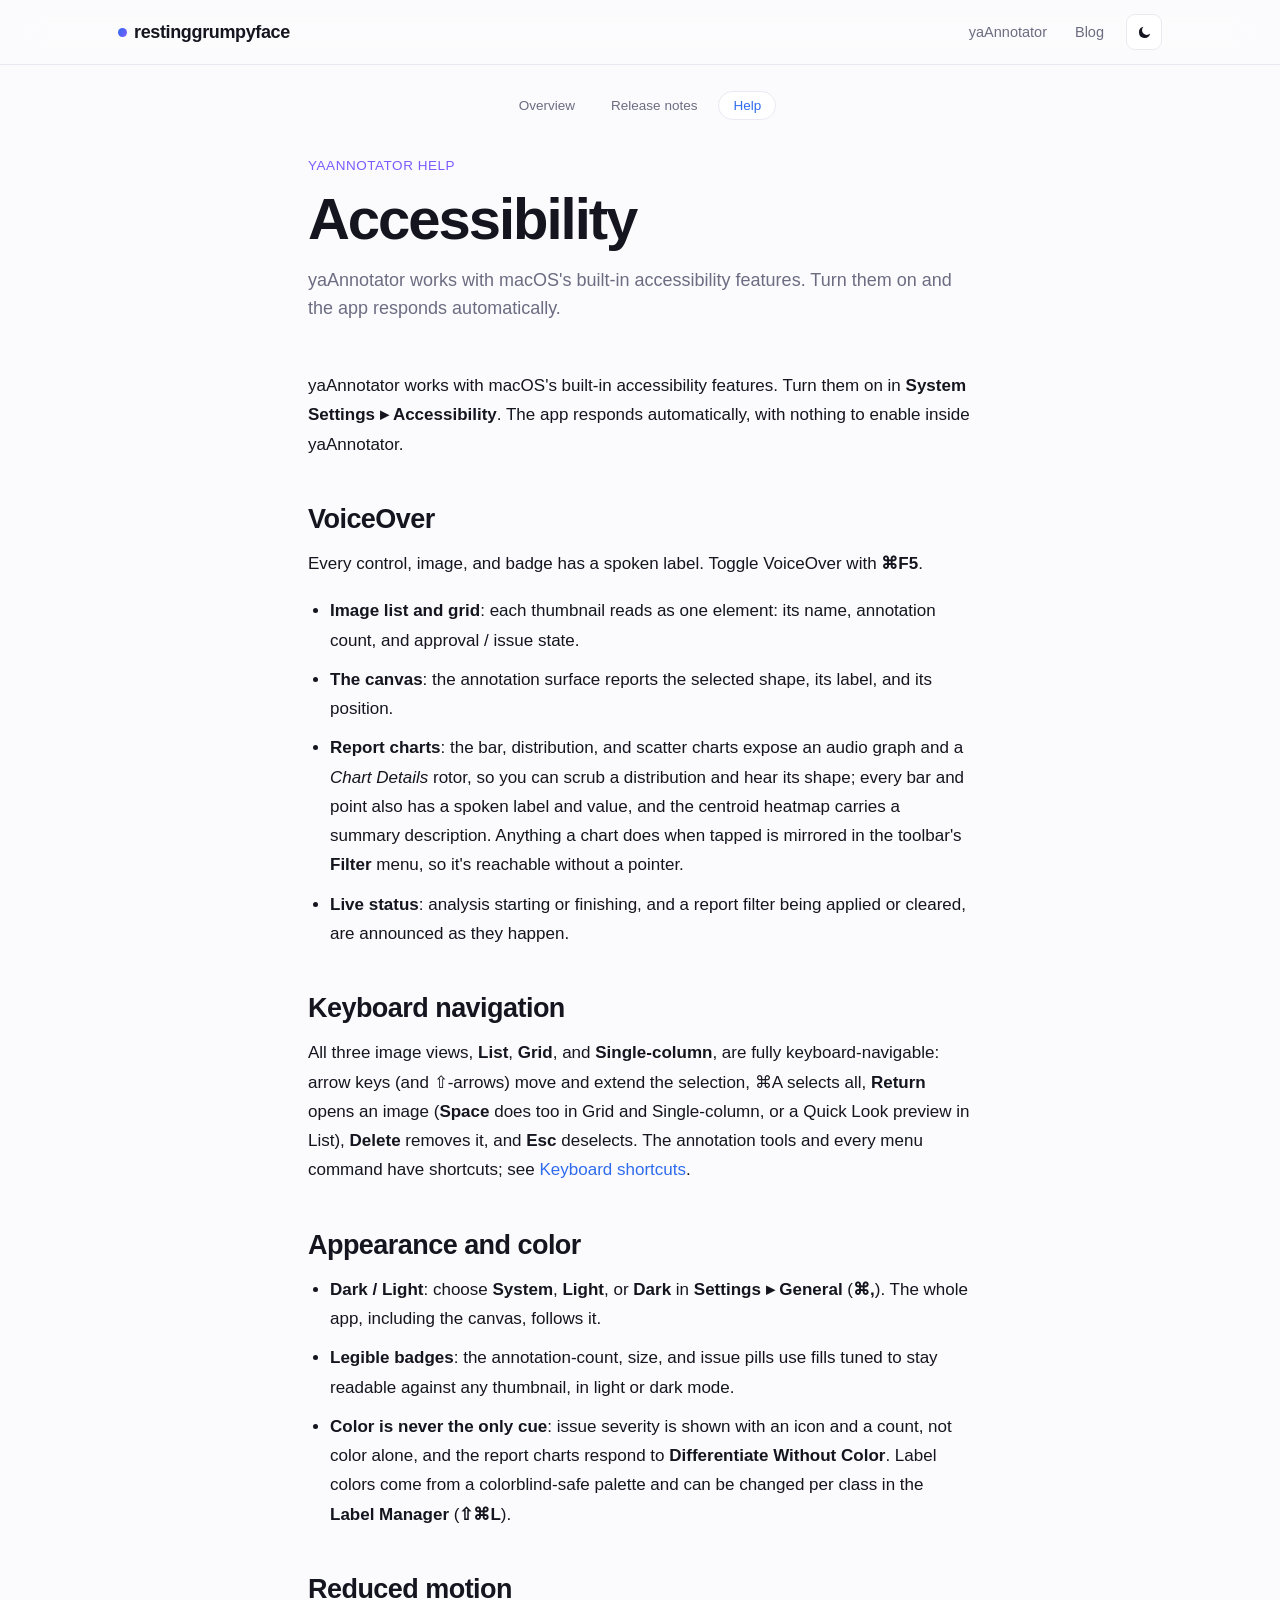
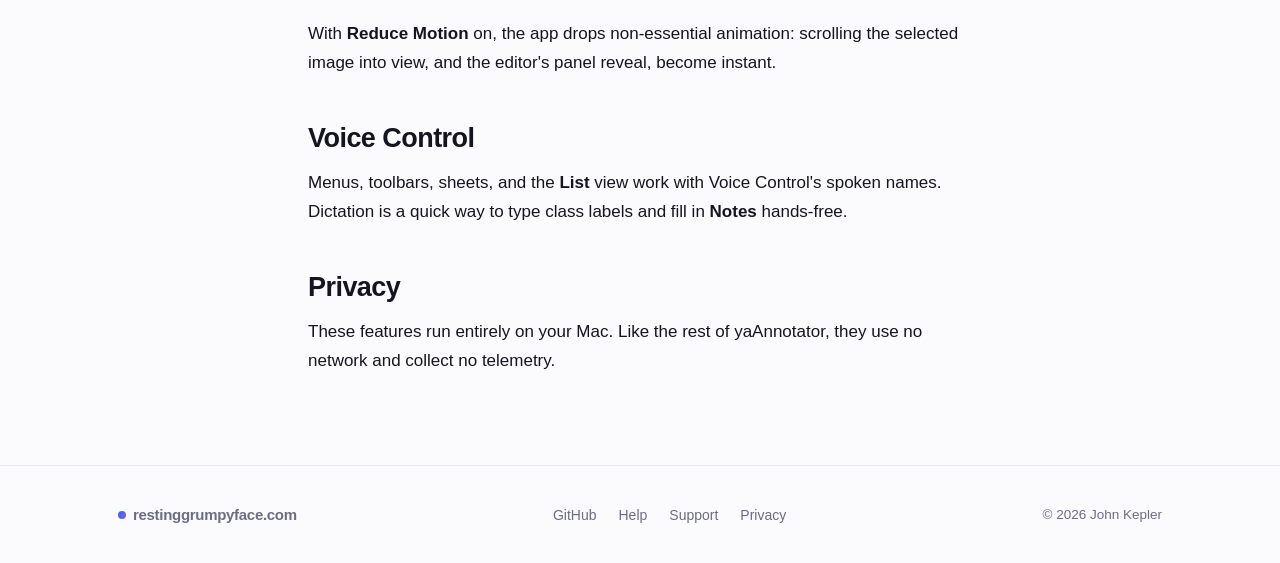
==== commit b8b84c23: "1.2 site update: refreshed product page, release notes, help section, blog - Product page copy and s" ====
--- a/accessibility.html
+++ b/accessibility.html
@@ -17,13 +17,7 @@
     </a>
     <nav class="nav" aria-label="Primary">
       <a href="yaAnnotator.html" class="nav__link">yaAnnotator</a>
-      <!-- <a href="blog.html" class="nav__link">Blog</a> -->
-      <a href="https://github.com/johnkepler/restinggrumpyface-site/issues" target="_blank" rel="noopener" class="nav__link">
-        GitHub
-        <svg width="11" height="11" viewBox="0 0 12 12" fill="none" aria-hidden="true">
-          <path d="M3.5 8.5L8.5 3.5M8.5 3.5H4.5M8.5 3.5V7.5" stroke="currentColor" stroke-width="1.3" stroke-linecap="round" stroke-linejoin="round"/>
-        </svg>
-      </a>
+      <a href="blog.html" class="nav__link">Blog</a>
       <button class="theme-toggle" data-theme-toggle aria-label="Toggle theme">
         <svg class="icon-light" width="17" height="17" viewBox="0 0 24 24" fill="none" aria-hidden="true">
           <path d="M20 13.5A8 8 0 1 1 10.5 4a6.3 6.3 0 0 0 9.5 9.5z" fill="currentColor"/>
@@ -41,8 +35,14 @@
 
 <main class="prose-main">
 
+  <nav class="subnav" aria-label="yaAnnotator">
+    <a href="yaAnnotator.html" class="subnav__link">Overview</a>
+    <a href="releases.html" class="subnav__link">Release notes</a>
+    <a href="help.html" class="subnav__link" aria-current="page">Help</a>
+  </nav>
+
   <header class="prose-head reveal">
-    <div class="eyebrow" style="margin-bottom:16px;">Accessibility</div>
+    <div class="eyebrow" style="margin-bottom:16px;"><a href="help.html">yaAnnotator help</a></div>
     <h1 class="prose-head__title">Accessibility</h1>
     <p class="prose-head__lede">
       yaAnnotator works with macOS's built-in accessibility features. Turn them on and the app responds automatically.
@@ -57,12 +57,12 @@
     <ul>
       <li><strong>Image list and grid</strong>: each thumbnail reads as one element: its name, annotation count, and approval / issue state.</li>
       <li><strong>The canvas</strong>: the annotation surface reports the selected shape, its label, and its position.</li>
-      <li><strong>Report charts</strong>: the bar, distribution, and scatter charts expose an audio graph and a <em>Details rotor</em>, so you can scrub a distribution and hear its shape; every bar and point also has a spoken label and value, and the centroid heatmap carries a summary description. Anything a chart does when tapped is mirrored in the toolbar's <strong>Filter</strong> menu, so it's reachable without a pointer.</li>
+      <li><strong>Report charts</strong>: the bar, distribution, and scatter charts expose an audio graph and a <em>Chart Details</em> rotor, so you can scrub a distribution and hear its shape; every bar and point also has a spoken label and value, and the centroid heatmap carries a summary description. Anything a chart does when tapped is mirrored in the toolbar's <strong>Filter</strong> menu, so it's reachable without a pointer.</li>
       <li><strong>Live status</strong>: analysis starting or finishing, and a report filter being applied or cleared, are announced as they happen.</li>
     </ul>
 
     <h2>Keyboard navigation</h2>
-    <p>The <strong>List</strong> and <strong>Single-column</strong> image views are fully keyboard-navigable: arrow keys move the selection, <strong>Return</strong> opens an image, <strong>Delete</strong> removes it, and <strong>Esc</strong> deselects. (The <strong>Grid</strong> is pointer-driven; use List or Single-column for keyboard-only work.) The annotation tools and every menu command have shortcuts; see <strong>Keyboard Shortcuts</strong>.</p>
+    <p>All three image views, <strong>List</strong>, <strong>Grid</strong>, and <strong>Single-column</strong>, are fully keyboard-navigable: arrow keys (and ⇧-arrows) move and extend the selection, ⌘A selects all, <strong>Return</strong> opens an image (<strong>Space</strong> does too in Grid and Single-column, or a Quick Look preview in List), <strong>Delete</strong> removes it, and <strong>Esc</strong> deselects. The annotation tools and every menu command have shortcuts; see <a href="help-shortcuts.html">Keyboard shortcuts</a>.</p>
 
     <h2>Appearance and color</h2>
     <ul>
@@ -75,7 +75,10 @@
     <p>With <strong>Reduce Motion</strong> on, the app drops non-essential animation: scrolling the selected image into view, and the editor's panel reveal, become instant.</p>
 
     <h2>Voice Control</h2>
-    <p>Menus, toolbars, sheets, and the <strong>List</strong> views work with Voice Control's spoken names and dictation. Dictation is a quick way to type class labels and fill in <strong>Notes</strong> hands-free.</p>
+    <p>Menus, toolbars, sheets, and the <strong>List</strong> view work with Voice Control's spoken names. Dictation is a quick way to type class labels and fill in <strong>Notes</strong> hands-free.</p>
+
+    <h2>Privacy</h2>
+    <p>These features run entirely on your Mac. Like the rest of yaAnnotator, they use no network and collect no telemetry.</p>
 
   </section>
 
@@ -91,6 +94,7 @@
       <!-- <a href="yaAnnotator.html">yaAnnotator</a> -->
       <!-- <a href="blog.html">Blog</a> -->
       <a href="https://github.com/johnkepler/restinggrumpyface-site/issues" target="_blank" rel="noopener">GitHub</a>
+      <a href="help.html">Help</a>
       <a href="support.html">Support</a>
       <a href="privacy.html">Privacy</a>
       <!-- <a href="acknowledgements.html">Acknowledgements</a> -->
--- a/site.css
+++ b/site.css
@@ -194,26 +194,9 @@
 .btn-store__main { display: block; font-size: 17px; font-weight: 600; letter-spacing: -.01em; }
 .btn-store--dark { background: var(--text); color: var(--bg); }
 .btn-store--light { background: #fff; color: #15151f; }
-
-/* "Coming soon" overlay — the app isn't on the App Store yet */
-.btn-store-wrap { position: relative; display: inline-flex; }
-.btn-store-wrap .btn-store { pointer-events: none; opacity: .58; }
-.coming-soon {
-  position: absolute;
-  top: -10px;
-  right: -10px;
-  z-index: 2;
-  background: #fff;
-  color: var(--accent);
-  font-size: 11px;
-  font-weight: 700;
-  letter-spacing: .04em;
-  text-transform: uppercase;
-  padding: 4px 10px;
-  border-radius: 999px;
-  box-shadow: 0 4px 14px rgba(0, 0, 0, .22);
-  white-space: nowrap;
-}
+.btn-store--sm { padding: 8px 14px; gap: 8px; border-radius: 10px; }
+.btn-store--sm .btn-store__sub { font-size: 9px; }
+.btn-store--sm .btn-store__main { font-size: 13.5px; }
 
 /* ===== Layout helpers ===== */
 .container {
@@ -465,6 +448,8 @@
   color: var(--muted);
   max-width: 460px;
 }
+.hero__lede a { color: var(--accent); font-weight: 500; }
+.hero__lede a:hover { text-decoration: underline; }
 .hero__ctas {
   margin-top: 34px;
   display: flex;
@@ -508,10 +493,92 @@
   letter-spacing: -.015em;
   font-weight: 500;
 }
+.software {
+  max-width: 860px;
+  margin: 0 auto;
+  padding: 56px var(--gutter) 100px;
+}
+.software__grid {
+  display: grid;
+  grid-template-columns: repeat(2, 1fr);
+  gap: 18px;
+}
+.software__card {
+  display: block;
+  position: relative;
+  transition: border-color var(--dur-fast) var(--ease), transform var(--dur-fast) var(--ease), box-shadow var(--dur-fast) var(--ease);
+}
+/* Stretched link: the whole card clicks through to the title's href, while the
+   store button sits above it as its own link. */
+.software__card-link::after {
+  content: "";
+  position: absolute;
+  inset: 0;
+}
+.software__card .btn-store {
+  position: relative;
+  z-index: 1;
+  margin-top: 14px;
+}
+.software__card:hover {
+  border-color: var(--accent);
+  transform: translateY(-2px);
+  box-shadow: var(--shadow-lg);
+}
+.software__meta {
+  display: inline-block;
+  margin-top: 14px;
+  font-size: 12.5px;
+  color: var(--muted);
+  border: 1px solid var(--border);
+  background: var(--surface-2);
+  border-radius: 999px;
+  padding: 4px 11px;
+}
+@media (max-width: 700px) {
+  .software__grid { grid-template-columns: 1fr; }
+}
 @media (max-width: 860px) {
   .hero__grid { grid-template-columns: 1fr; padding: 72px var(--gutter) 64px; gap: 36px; }
   .features__grid { grid-template-columns: 1fr; }
   .features { padding-top: 56px; }
+}
+
+/* ===== Product subnav (yaAnnotator · release notes · help) ===== */
+.subnav {
+  display: flex;
+  justify-content: center;
+  flex-wrap: wrap;
+  gap: 6px;
+  padding: 26px var(--gutter) 0;
+  margin-bottom: -52px;
+}
+/* Inside a padded text column (releases, help, prose), sit in the column's
+   existing top padding instead of overlapping the page header. -70px puts the
+   pills 26px below the site header, matching the product page's 26px padding. */
+.prose-main > .subnav,
+.releases-main > .subnav {
+  padding: 0;
+  margin: -70px 0 38px;
+}
+.subnav__link {
+  font-size: 13.5px;
+  font-weight: 500;
+  color: var(--muted);
+  text-decoration: none;
+  padding: 6px 14px;
+  border-radius: 999px;
+  border: 1px solid transparent;
+  transition: color var(--dur-fast) var(--ease), background var(--dur-fast) var(--ease);
+}
+.subnav__link:hover {
+  color: var(--text);
+  background: var(--surface-2);
+}
+.subnav__link[aria-current="page"] {
+  color: var(--accent);
+  background: var(--surface);
+  border-color: var(--border);
 }
 
 /* ===== Product page (yaAnnotator) ===== */
@@ -558,6 +625,8 @@
   gap: 13px;
 }
 .meta-line { font-size: 13px; color: var(--muted); }
+.meta-link { font-size: 13.5px; color: var(--accent); font-weight: 500; }
+.meta-link:hover { text-decoration: underline; }
 .shot-wrap {
   max-width: var(--max-w);
   margin: 0 auto;
@@ -845,6 +914,72 @@
 .compare .yes { color: var(--accent); font-weight: 600; }
 .compare .no { color: var(--muted); }
 
+/* ===== Release notes ===== */
+.releases-main {
+  max-width: 760px;
+  margin: 0 auto;
+  padding: 96px var(--gutter) 0;
+}
+.releases-head { margin-bottom: 8px; }
+.releases-head__title {
+  margin: 0;
+  font-size: clamp(38px, 6vw, 58px);
+  line-height: 1.04;
+  letter-spacing: -.035em;
+  font-weight: 600;
+}
+.releases-head__lede {
+  margin: 18px 0 0;
+  font-size: 18px;
+  line-height: 1.55;
+  color: var(--muted);
+}
+.release {
+  padding: 44px 0;
+  border-top: 1px solid var(--border);
+}
+.release:first-of-type { margin-top: 20px; }
+.release__meta {
+  display: flex;
+  align-items: baseline;
+  gap: 12px;
+  margin-bottom: 12px;
+}
+.release__version {
+  font-size: 24px;
+  font-weight: 600;
+  letter-spacing: -.02em;
+}
+.release__date {
+  font-size: 13.5px;
+  color: var(--muted);
+}
+.release__summary {
+  margin: 0 0 18px;
+  font-size: 17px;
+  line-height: 1.6;
+  color: var(--text);
+}
+.release h3 {
+  margin: 26px 0 12px;
+  font-size: 13px;
+  text-transform: uppercase;
+  letter-spacing: .05em;
+  color: var(--accent);
+  font-weight: 600;
+}
+.release ul {
+  margin: 0;
+  padding-left: 20px;
+}
+.release li {
+  margin: 0 0 10px;
+  font-size: 15.5px;
+  line-height: 1.6;
+  color: var(--text);
+}
+.release li strong { font-weight: 600; }
+
 /* ===== Blog ===== */
 .blog-main {
   max-width: 720px;
@@ -928,6 +1063,33 @@
 .blog-outro a { color: var(--accent); }
 .blog-outro a:hover { text-decoration: underline; }
 
+/* Footnotes ([^1] in posts; rendered by build.py) */
+.fn-ref { scroll-margin-top: 84px; }
+.fn-ref a {
+  color: var(--accent);
+  font-weight: 600;
+  text-decoration: none;
+  padding: 0 1px;
+}
+.fn-ref a:hover { text-decoration: underline; }
+.footnotes {
+  margin-top: 40px;
+  padding-top: 20px;
+  border-top: 1px solid var(--border);
+  font-size: 14.5px;
+  line-height: 1.6;
+  color: var(--muted);
+}
+.footnotes ol { margin: 0; padding-left: 20px; }
+.footnotes li { margin: 0 0 10px; scroll-margin-top: 84px; }
+.footnotes li:last-child { margin-bottom: 0; }
+.fn-back {
+  margin-left: 5px;
+  color: var(--accent);
+  text-decoration: none;
+}
+.fn-back:hover { text-decoration: underline; }
+
 /* ===== Prose (privacy, acknowledgements, and future text pages) ===== */
 .prose-main {
   max-width: 720px;
@@ -976,3 +1138,89 @@
   padding-left: 22px;
 }
 .prose li { margin: 0 0 10px; }
+
+/* ===== Help (help.html + help-*.html) ===== */
+.prose ol {
+  margin: 0 0 18px;
+  padding-left: 24px;
+}
+.prose ol li { margin: 0 0 10px; }
+.prose code {
+  font-family: var(--mono);
+  font-size: .88em;
+  background: var(--surface-2);
+  border: 1px solid var(--border);
+  border-radius: 5px;
+  padding: 1px 6px;
+  white-space: nowrap;
+}
+.prose table {
+  width: 100%;
+  border-collapse: collapse;
+  margin: 6px 0 26px;
+  font-size: 15px;
+  line-height: 1.5;
+}
+.prose th,
+.prose td {
+  text-align: left;
+  padding: 9px 12px;
+  border-bottom: 1px solid var(--border);
+}
+.prose thead th {
+  font-size: 12.5px;
+  text-transform: uppercase;
+  letter-spacing: .06em;
+  color: var(--muted);
+  font-weight: 600;
+}
+.prose td:last-child { color: var(--muted); }
+.prose .help-shot {
+  width: 100%;
+  height: auto;
+  border: 1px solid var(--border);
+  border-radius: var(--r-lg);
+  box-shadow: var(--shadow);
+  margin: 6px 0 28px;
+}
+.eyebrow a {
+  color: inherit;
+  text-decoration: none;
+}
+.eyebrow a:hover { text-decoration: underline; }
+.help-grid {
+  display: grid;
+  grid-template-columns: repeat(2, 1fr);
+  gap: 14px;
+  margin: 4px 0 34px;
+}
+.help-card {
+  display: block;
+  padding: 18px 20px;
+  background: var(--surface);
+  border: 1px solid var(--border);
+  border-radius: var(--r-md);
+  text-decoration: none;
+  transition: border-color var(--dur-fast) var(--ease), box-shadow var(--dur-fast) var(--ease);
+}
+.help-card:hover {
+  border-color: var(--accent);
+  box-shadow: var(--shadow);
+  text-decoration: none;
+}
+.prose .help-card:hover { text-decoration: none; }
+.help-card h3 {
+  margin: 0 0 6px;
+  font-size: 16px;
+  letter-spacing: -.015em;
+  color: var(--text);
+}
+.help-card p {
+  margin: 0;
+  font-size: 13.5px;
+  line-height: 1.55;
+  color: var(--muted);
+}
+@media (max-width: 640px) {
+  .help-grid { grid-template-columns: 1fr; }
+}
